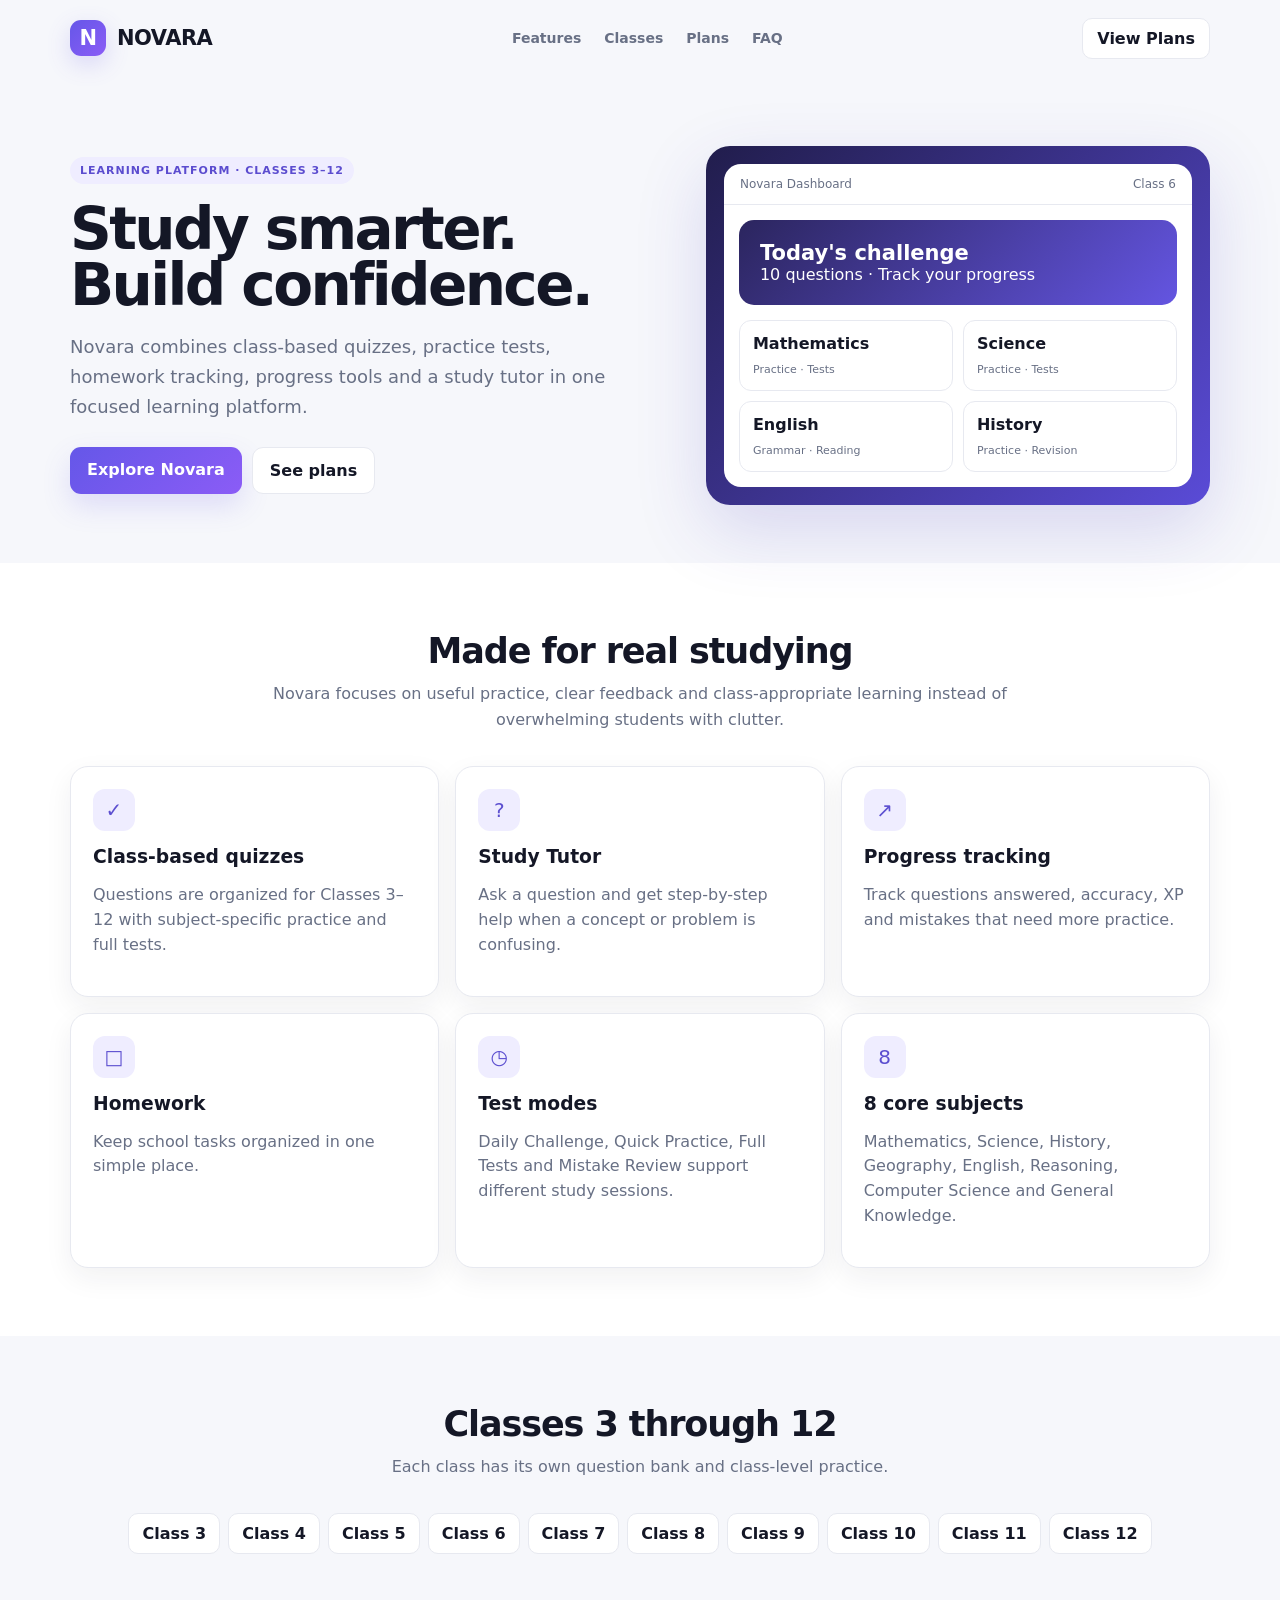
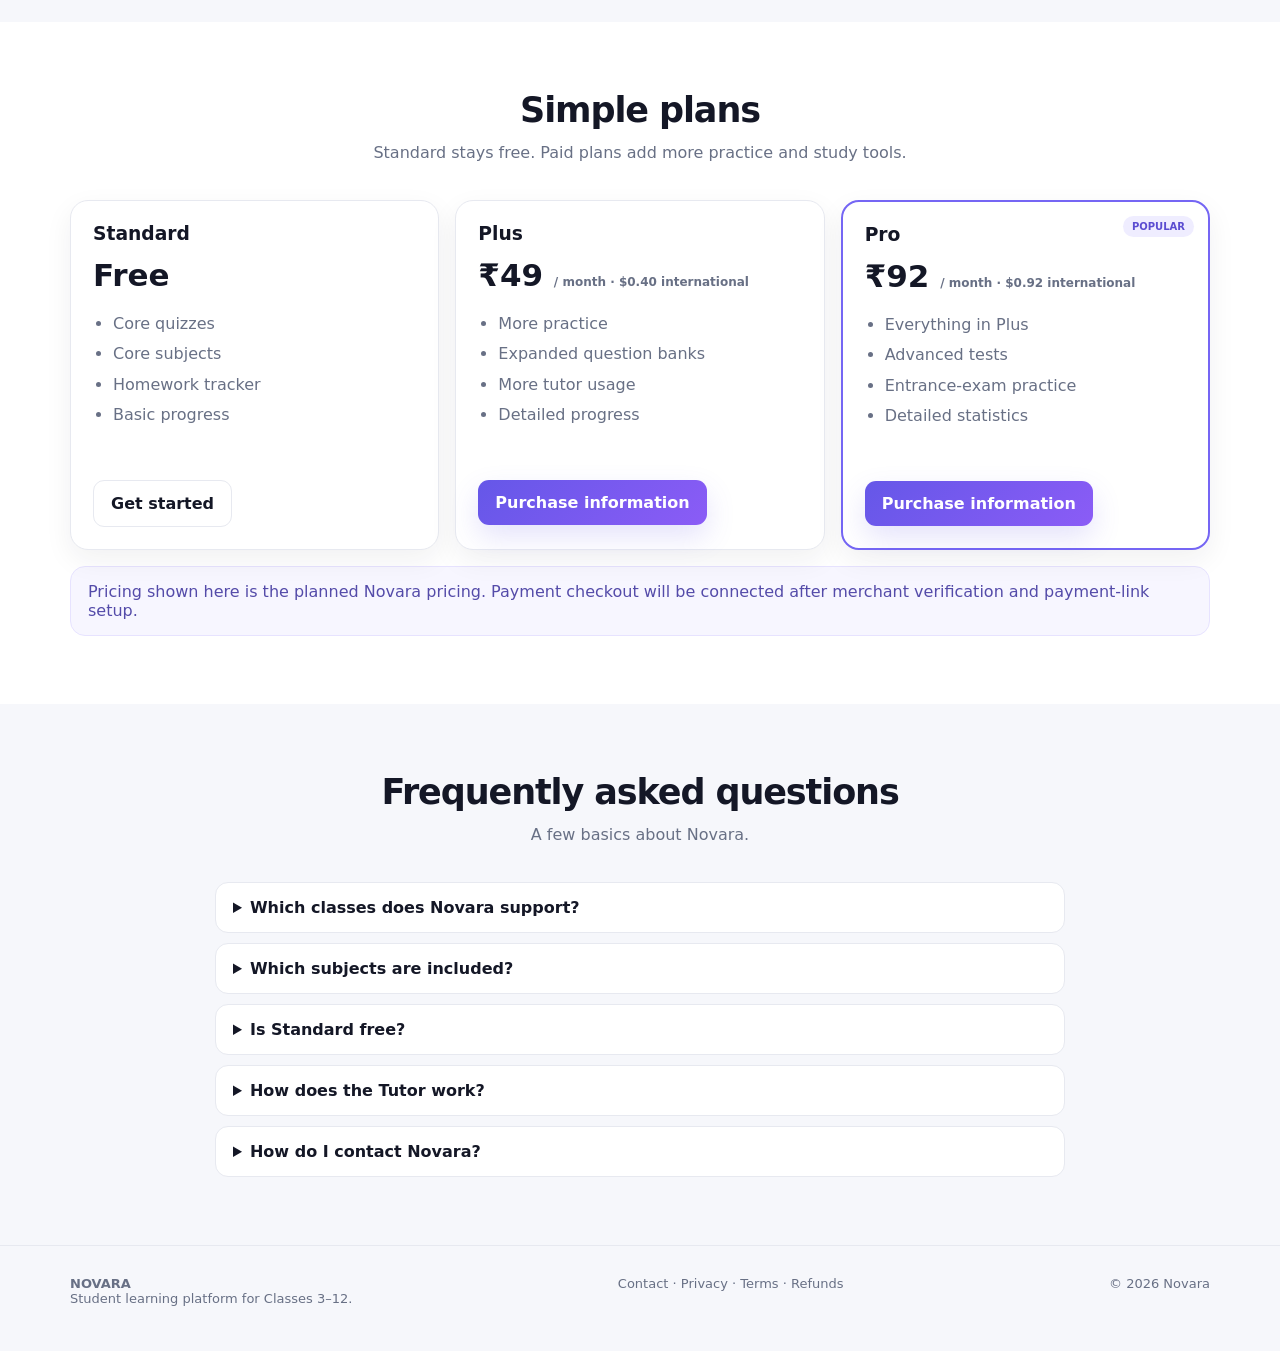
==== index.html @ d2e9594a "Add files via upload" ====
<!doctype html>
<html lang="en">
<head>
<meta charset="utf-8">
<meta name="viewport" content="width=device-width,initial-scale=1">
<title>Novara — Study Smarter</title>
<meta name="description" content="Novara is a student learning platform for Classes 3–12.">
<link rel="stylesheet" href="styles.css">
</head>
<body>

<header>
<div class="container nav">
  <a class="logo" href="index.html"><span class="logoMark">N</span><span>NOVARA</span></a>
  <div class="navLinks">
    <a href="index.html#features">Features</a>
    <a href="index.html#classes">Classes</a>
    <a href="index.html#plans">Plans</a>
    <a href="index.html#faq">FAQ</a>
  </div>
  <a class="navCta" href="index.html#plans">View Plans</a>
</div>
</header>
<main>
<section class="hero">
  <div class="container heroGrid">
    <div>
      <span class="eyebrow">Learning platform · Classes 3–12</span>
      <h1>Study smarter.<br>Build confidence.</h1>
      <p>Novara combines class-based quizzes, practice tests, homework tracking, progress tools and a study tutor in one focused learning platform.</p>
      <div class="buttons">
        <a class="btn btnPrimary" href="#features">Explore Novara</a>
        <a class="btn btnSecondary" href="#plans">See plans</a>
      </div>
    </div>
    <div class="mock">
      <div class="window">
        <div class="windowTop"><span>Novara Dashboard</span><span>Class 6</span></div>
        <div class="windowHero"><strong>Today's challenge</strong><span>10 questions · Track your progress</span></div>
        <div class="windowGrid">
          <div class="mini"><b>Mathematics</b><span>Practice · Tests</span></div>
          <div class="mini"><b>Science</b><span>Practice · Tests</span></div>
          <div class="mini"><b>English</b><span>Grammar · Reading</span></div>
          <div class="mini"><b>History</b><span>Practice · Revision</span></div>
        </div>
      </div>
    </div>
  </div>
</section>

<section class="section sectionAlt" id="features">
  <div class="container">
    <div class="sectionHead"><h2>Made for real studying</h2><p>Novara focuses on useful practice, clear feedback and class-appropriate learning instead of overwhelming students with clutter.</p></div>
    <div class="grid">
      <div class="card"><div class="icon">✓</div><h3>Class-based quizzes</h3><p>Questions are organized for Classes 3–12 with subject-specific practice and full tests.</p></div>
      <div class="card"><div class="icon">?</div><h3>Study Tutor</h3><p>Ask a question and get step-by-step help when a concept or problem is confusing.</p></div>
      <div class="card"><div class="icon">↗</div><h3>Progress tracking</h3><p>Track questions answered, accuracy, XP and mistakes that need more practice.</p></div>
      <div class="card"><div class="icon">□</div><h3>Homework</h3><p>Keep school tasks organized in one simple place.</p></div>
      <div class="card"><div class="icon">◷</div><h3>Test modes</h3><p>Daily Challenge, Quick Practice, Full Tests and Mistake Review support different study sessions.</p></div>
      <div class="card"><div class="icon">8</div><h3>8 core subjects</h3><p>Mathematics, Science, History, Geography, English, Reasoning, Computer Science and General Knowledge.</p></div>
    </div>
  </div>
</section>

<section class="section" id="classes">
  <div class="container">
    <div class="sectionHead"><h2>Classes 3 through 12</h2><p>Each class has its own question bank and class-level practice.</p></div>
    <div class="classGrid">
      <span class="classPill">Class 3</span><span class="classPill">Class 4</span><span class="classPill">Class 5</span><span class="classPill">Class 6</span><span class="classPill">Class 7</span><span class="classPill">Class 8</span><span class="classPill">Class 9</span><span class="classPill">Class 10</span><span class="classPill">Class 11</span><span class="classPill">Class 12</span>
    </div>
  </div>
</section>

<section class="section sectionAlt" id="plans">
  <div class="container">
    <div class="sectionHead"><h2>Simple plans</h2><p>Standard stays free. Paid plans add more practice and study tools.</p></div>
    <div class="plans">
      <div class="card plan"><h3>Standard</h3><div class="price">Free</div><ul><li>Core quizzes</li><li>Core subjects</li><li>Homework tracker</li><li>Basic progress</li></ul><a class="btn btnSecondary" href="index.html#features">Get started</a></div>
      <div class="card plan"><h3>Plus</h3><div class="price">₹49 <small>/ month · $0.40 international</small></div><ul><li>More practice</li><li>Expanded question banks</li><li>More tutor usage</li><li>Detailed progress</li></ul><a class="btn btnPrimary" href="contact.html">Purchase information</a></div>
      <div class="card plan featured"><span class="badge">POPULAR</span><h3>Pro</h3><div class="price">₹92 <small>/ month · $0.92 international</small></div><ul><li>Everything in Plus</li><li>Advanced tests</li><li>Entrance-exam practice</li><li>Detailed statistics</li></ul><a class="btn btnPrimary" href="contact.html">Purchase information</a></div>
    </div>
    <div class="notice" style="margin-top:16px">Pricing shown here is the planned Novara pricing. Payment checkout will be connected after merchant verification and payment-link setup.</div>
  </div>
</section>

<section class="section" id="faq">
  <div class="container">
    <div class="sectionHead"><h2>Frequently asked questions</h2><p>A few basics about Novara.</p></div>
    <div class="faq">
      <details><summary>Which classes does Novara support?</summary><p>Novara is designed for Classes 3 through 12, with class-specific question banks.</p></details>
      <details><summary>Which subjects are included?</summary><p>Mathematics, Science, History, Geography, English, Reasoning, Computer Science and General Knowledge.</p></details>
      <details><summary>Is Standard free?</summary><p>Yes. Standard is intended to provide the core Novara learning experience without requiring a paid plan.</p></details>
      <details><summary>How does the Tutor work?</summary><p>The app includes a study tutor designed to explain school questions and concepts step by step. Cloud AI and advanced backend features can be connected separately.</p></details>
      <details><summary>How do I contact Novara?</summary><p>Use the contact page for launch-stage support and account questions.</p></details>
    </div>
  </div>
</section>
</main>

<footer id="contact">
  <div class="container footerGrid">
    <div><strong>NOVARA</strong><br>Student learning platform for Classes 3–12.</div>
    <div><a href="contact.html">Contact</a> · <a href="privacy.html">Privacy</a> · <a href="terms.html">Terms</a> · <a href="refunds.html">Refunds</a></div>
    <div>© <span data-year></span> Novara</div>
  </div>
</footer>

<script>
const year = new Date().getFullYear();
document.querySelectorAll("[data-year]").forEach(el => el.textContent = year);
</script>
</body>
</html>
---- styles.css ----
:root{
  --bg:#f6f7fb;--card:#ffffff;--ink:#141726;--muted:#687085;--line:#e7e9f0;
  --purple:#6557e8;--purple2:#8b5cf6;--soft:#efedff;--dark:#17142e;--green:#19a66f;
}
*{box-sizing:border-box}
html{scroll-behavior:smooth}
body{margin:0;font-family:Inter,ui-sans-serif,system-ui,-apple-system,BlinkMacSystemFont,"Segoe UI",sans-serif;color:var(--ink);background:var(--bg)}
a{text-decoration:none;color:inherit}
.container{width:min(1140px,calc(100% - 36px));margin:auto}
.nav{height:76px;display:flex;align-items:center;justify-content:space-between}
.logo{display:flex;align-items:center;gap:11px;font-weight:900;font-size:21px;letter-spacing:-.5px}
.logoMark{width:36px;height:36px;border-radius:11px;background:linear-gradient(135deg,var(--purple),var(--purple2));color:#fff;display:grid;place-items:center;box-shadow:0 8px 24px #6557e833}
.navLinks{display:flex;gap:23px;color:var(--muted);font-weight:650;font-size:14px}
.navLinks a:hover{color:var(--purple)}
.navCta{padding:10px 14px;border-radius:10px;background:#fff;border:1px solid var(--line);font-weight:750}
.hero{padding:70px 0 58px}
.heroGrid{display:grid;grid-template-columns:1.07fr .93fr;gap:56px;align-items:center}
.eyebrow{display:inline-flex;padding:7px 10px;border-radius:999px;background:var(--soft);color:#5b4ccf;font-size:11px;font-weight:850;letter-spacing:1px;text-transform:uppercase}
.hero h1{font-size:58px;line-height:.98;letter-spacing:-2.6px;margin:17px 0 18px}
.hero p{font-size:18px;line-height:1.65;color:var(--muted);max-width:650px}
.buttons{display:flex;gap:10px;flex-wrap:wrap;margin-top:26px}
.btn{padding:13px 17px;border-radius:11px;font-weight:800;display:inline-block}
.btnPrimary{background:linear-gradient(135deg,var(--purple),var(--purple2));color:#fff;box-shadow:0 12px 28px #6557e82b}
.btnSecondary{background:#fff;border:1px solid var(--line)}
.mock{background:linear-gradient(135deg,#211d4c,#5a4bd7);padding:18px;border-radius:24px;box-shadow:0 25px 70px #4333b52b}
.window{background:#fff;border-radius:17px;overflow:hidden}
.windowTop{padding:13px 16px;border-bottom:1px solid var(--line);display:flex;justify-content:space-between;color:var(--muted);font-size:12px}
.windowHero{margin:15px;border-radius:15px;padding:21px;background:linear-gradient(135deg,#2b255e,#6455e1);color:#fff}
.windowHero strong{font-size:21px;display:block}
.windowGrid{display:grid;grid-template-columns:repeat(2,1fr);gap:10px;padding:0 15px 15px}
.mini{border:1px solid var(--line);border-radius:12px;padding:13px}
.mini b{display:block;margin-bottom:5px}.mini span{font-size:11px;color:var(--muted)}
.section{padding:68px 0}
.sectionAlt{background:#fff}
.sectionHead{text-align:center;max-width:740px;margin:0 auto 34px}
.sectionHead h2{font-size:35px;letter-spacing:-1.1px;margin:0 0 10px}
.sectionHead p{color:var(--muted);line-height:1.6;margin:0}
.grid{display:grid;grid-template-columns:repeat(3,1fr);gap:16px}
.card{background:var(--card);border:1px solid var(--line);border-radius:18px;padding:22px;box-shadow:0 10px 28px #1b1a3310}
.card h3{margin:0 0 9px}.card p{color:var(--muted);line-height:1.55}
.icon{width:42px;height:42px;border-radius:12px;background:var(--soft);display:grid;place-items:center;color:#5c4fd0;margin-bottom:15px;font-size:20px}
.classGrid{display:flex;flex-wrap:wrap;justify-content:center;gap:8px}
.classPill{padding:10px 13px;border:1px solid var(--line);background:#fff;border-radius:10px;font-weight:800}
.plans{display:grid;grid-template-columns:repeat(3,1fr);gap:16px}
.plan{position:relative}.featured{border:2px solid #7566f4}.badge{position:absolute;right:14px;top:14px;padding:5px 9px;background:var(--soft);color:#5b4dd1;border-radius:999px;font-size:10px;font-weight:850}
.price{font-size:31px;font-weight:900;margin:13px 0}.price small{font-size:12px;color:var(--muted);font-weight:650}
.plan ul{padding-left:20px;color:var(--muted);line-height:1.9;min-height:155px}
.faq{display:grid;gap:10px;max-width:850px;margin:auto}.faq details{background:#fff;border:1px solid var(--line);border-radius:13px;padding:15px 17px}.faq summary{font-weight:800;cursor:pointer}.faq p{color:var(--muted);line-height:1.55}
.notice{background:#f7f6ff;border:1px solid #e7e3ff;border-radius:15px;padding:15px 17px;color:#544ba9}
footer{border-top:1px solid var(--line);padding:30px 0 45px;color:var(--muted);font-size:13px}
.footerGrid{display:flex;justify-content:space-between;gap:22px;flex-wrap:wrap}
@media(max-width:880px){.heroGrid,.grid,.plans{grid-template-columns:1fr}.hero h1{font-size:44px}.navLinks{display:none}}
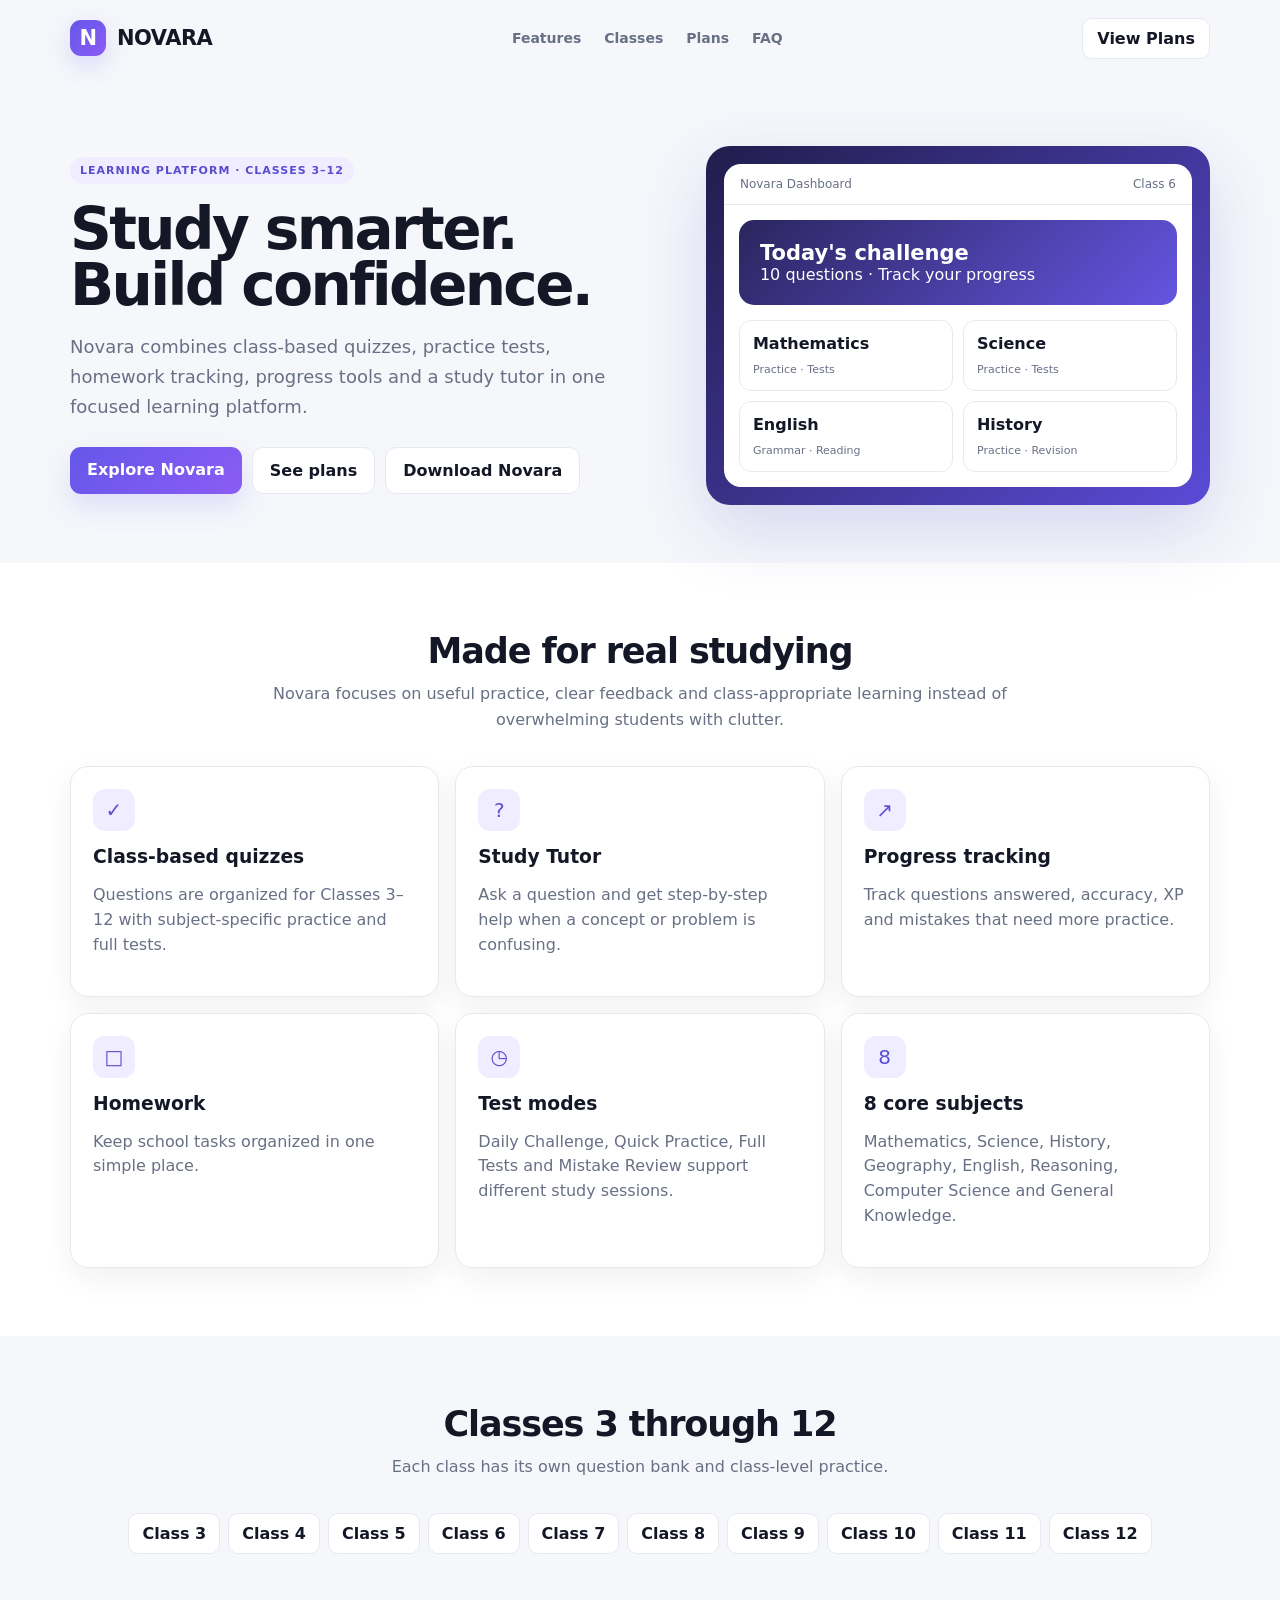
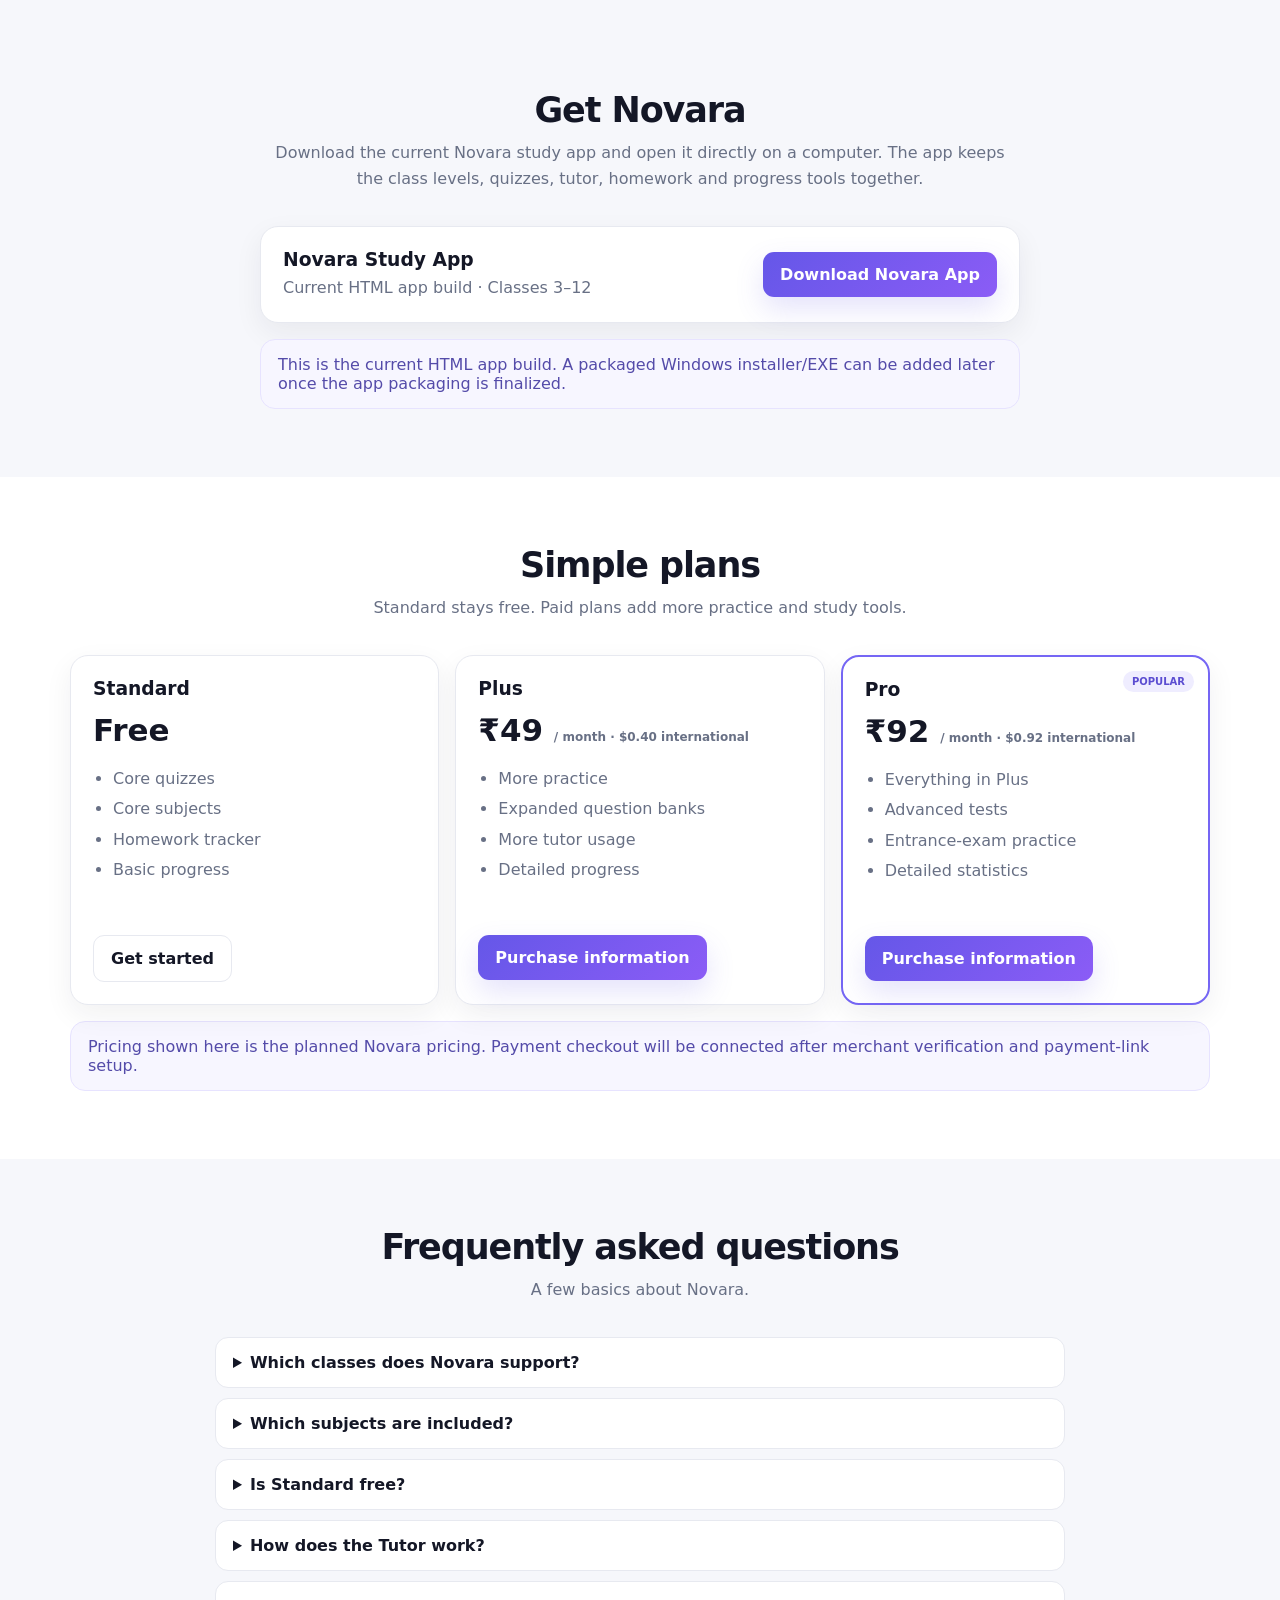
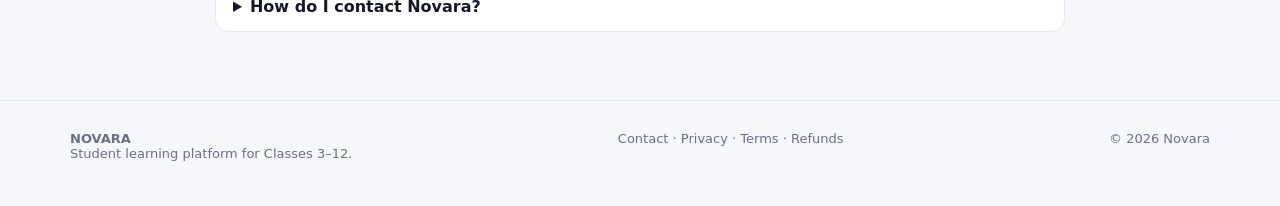
==== commit 6f88a364: "Add files via upload" ====
--- a/index.html
+++ b/index.html
@@ -31,6 +31,7 @@
       <div class="buttons">
         <a class="btn btnPrimary" href="#features">Explore Novara</a>
         <a class="btn btnSecondary" href="#plans">See plans</a>
+        <a class="btn btnSecondary" href="Novara-App.html" download>Download Novara</a>
       </div>
     </div>
     <div class="mock">
@@ -67,6 +68,26 @@
     <div class="sectionHead"><h2>Classes 3 through 12</h2><p>Each class has its own question bank and class-level practice.</p></div>
     <div class="classGrid">
       <span class="classPill">Class 3</span><span class="classPill">Class 4</span><span class="classPill">Class 5</span><span class="classPill">Class 6</span><span class="classPill">Class 7</span><span class="classPill">Class 8</span><span class="classPill">Class 9</span><span class="classPill">Class 10</span><span class="classPill">Class 11</span><span class="classPill">Class 12</span>
+    </div>
+  </div>
+</section>
+
+
+<section class="section" id="download">
+  <div class="container">
+    <div class="sectionHead">
+      <h2>Get Novara</h2>
+      <p>Download the current Novara study app and open it directly on a computer. The app keeps the class levels, quizzes, tutor, homework and progress tools together.</p>
+    </div>
+    <div class="card" style="max-width:760px;margin:auto;display:flex;align-items:center;justify-content:space-between;gap:18px;flex-wrap:wrap">
+      <div>
+        <h3 style="margin-bottom:6px">Novara Study App</h3>
+        <p style="margin:0">Current HTML app build · Classes 3–12</p>
+      </div>
+      <a class="btn btnPrimary" href="Novara-App.html" download>Download Novara App</a>
+    </div>
+    <div class="notice" style="max-width:760px;margin:16px auto 0">
+      This is the current HTML app build. A packaged Windows installer/EXE can be added later once the app packaging is finalized.
     </div>
   </div>
 </section>
